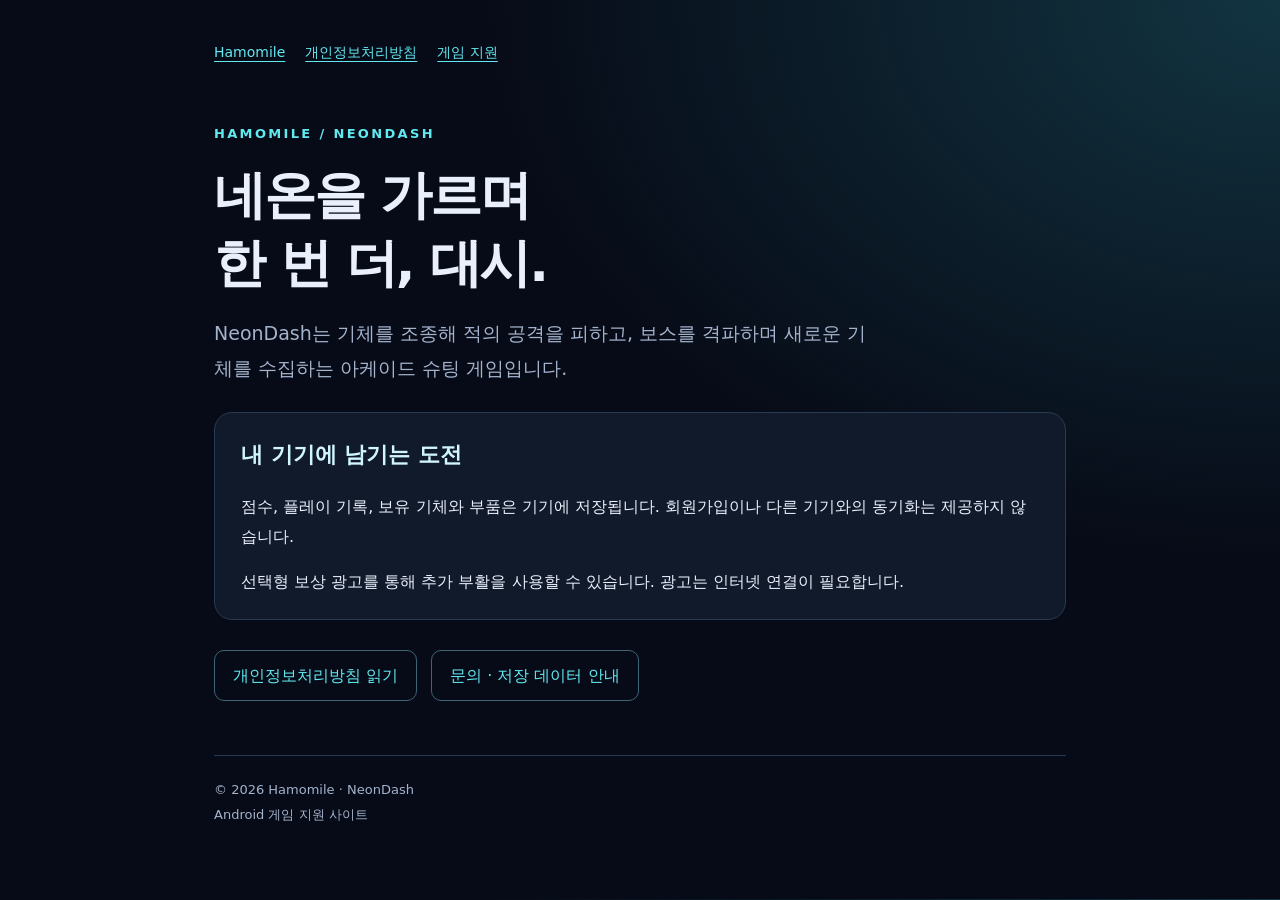
==== index.html @ 87f98eb4 "Publish NeonDash support site and app-ads.txt" ====
<!doctype html><html lang="ko"><head><meta charset="utf-8"><meta name="viewport" content="width=device-width,initial-scale=1"><meta name="description" content="Hamomile의 NeonDash 게임 지원 및 개인정보처리방침"><title>NeonDash · Hamomile</title><link rel="stylesheet" href="site.css"></head><body><main><nav aria-label="사이트 메뉴"><a href="index.html">Hamomile</a><a href="neondash-privacy.html">개인정보처리방침</a><a href="neondash-support.html">게임 지원</a></nav><p class="brand">HAMOMILE / NEONDASH</p><h1>네온을 가르며<br>한 번 더, 대시.</h1><p class="lead">NeonDash는 기체를 조종해 적의 공격을 피하고, 보스를 격파하며 새로운 기체를 수집하는 아케이드 슈팅 게임입니다.</p><div class="card"><h2 style="margin-top:0">내 기기에 남기는 도전</h2><p>점수, 플레이 기록, 보유 기체와 부품은 기기에 저장됩니다. 회원가입이나 다른 기기와의 동기화는 제공하지 않습니다.</p><p>선택형 보상 광고를 통해 추가 부활을 사용할 수 있습니다. 광고는 인터넷 연결이 필요합니다.</p></div><div class="actions"><a href="neondash-privacy.html">개인정보처리방침 읽기</a><a href="neondash-support.html">문의 · 저장 데이터 안내</a></div><footer>© 2026 Hamomile · NeonDash<br>Android 게임 지원 사이트</footer></main></body></html>
---- site.css ----
:root{color-scheme:dark;--bg:#070b17;--panel:#101a2b;--text:#e9effb;--muted:#a4b3cc;--line:#283b52;--cyan:#62e9f0}*{box-sizing:border-box}body{margin:0;background:radial-gradient(ellipse at top right,#123441 0,transparent 44%),var(--bg);color:var(--text);font:16px/1.85 system-ui,-apple-system,'Apple SD Gothic Neo','Malgun Gothic',sans-serif}main{max-width:900px;margin:auto;padding:40px 24px 72px}nav{display:flex;flex-wrap:wrap;gap:20px;margin-bottom:56px;font-size:14px}a{color:var(--cyan);text-underline-offset:4px}a:focus-visible{outline:2px solid var(--cyan);outline-offset:5px}.brand{font-size:13px;font-weight:750;letter-spacing:.18em;color:var(--cyan)}h1{font-size:clamp(32px,6vw,52px);line-height:1.3;letter-spacing:-.04em;margin:16px 0}h2{font-size:22px;margin:38px 0 12px;color:#d1f5ff}p,li{overflow-wrap:anywhere}.lead{font-size:19px;color:var(--muted);max-width:660px}.meta{font-size:13px;color:var(--muted)}.card{padding:22px 26px;border:1px solid var(--line);border-radius:18px;background:var(--panel);margin:26px 0}.card p:first-child{margin-top:0}.card p:last-child{margin-bottom:0}table{border-collapse:collapse;width:100%;font-size:14px}th,td{padding:14px 12px;vertical-align:top;text-align:left;border-bottom:1px solid var(--line)}th{color:var(--cyan)}.table-scroll{overflow-x:auto}ul{padding-left:22px}.actions{display:flex;gap:14px;flex-wrap:wrap;margin-top:30px}.actions a{border:1px solid #3e6473;border-radius:10px;padding:10px 18px;text-decoration:none}footer{margin-top:54px;padding-top:22px;border-top:1px solid var(--line);font-size:13px;color:var(--muted)}@media(max-width:520px){main{padding:26px 18px 48px}nav{margin-bottom:38px}.card{padding:18px}th,td{padding:10px 7px}}
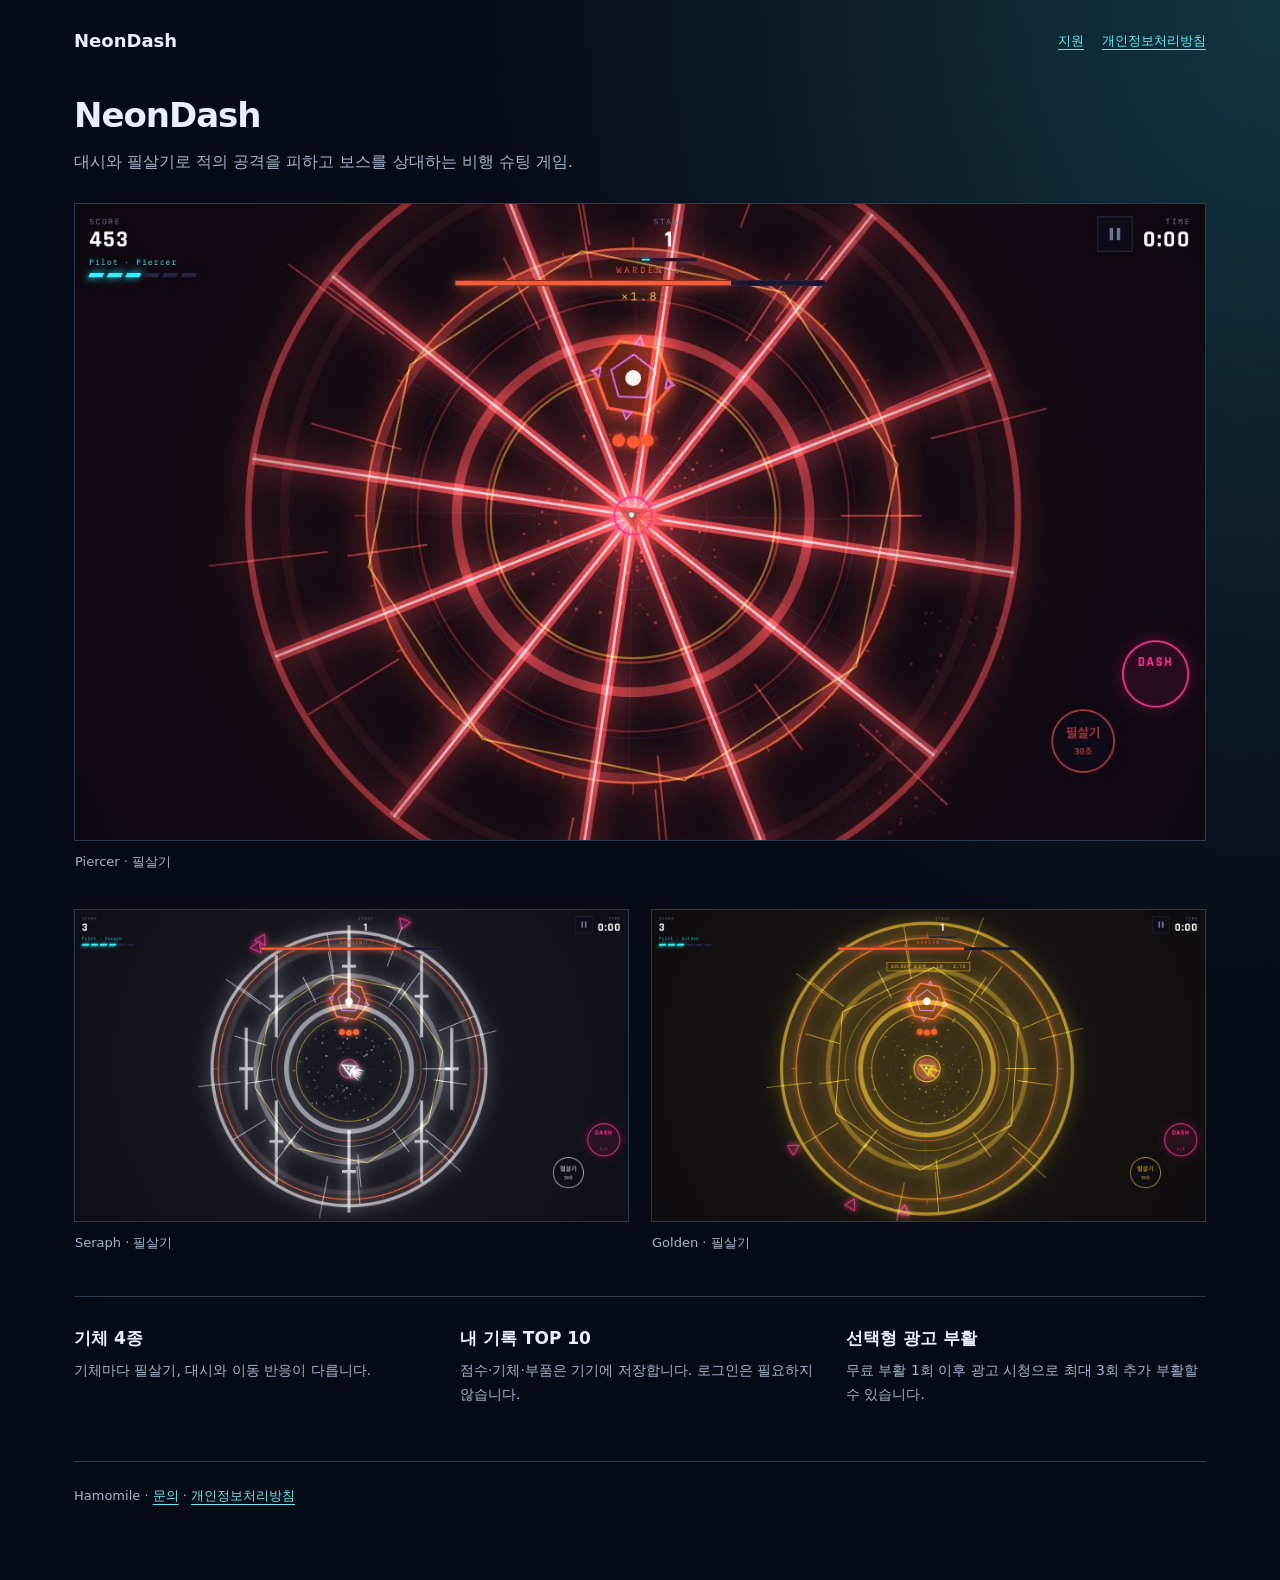
==== commit 8f55811e: "Publish privacy policy and actual ultimate gameplay images" ====
--- a/index.html
+++ b/index.html
@@ -1 +1 @@
-<!doctype html><html lang="ko"><head><meta charset="utf-8"><meta name="viewport" content="width=device-width,initial-scale=1"><meta name="description" content="Hamomile의 NeonDash 게임 지원 및 개인정보처리방침"><title>NeonDash · Hamomile</title><link rel="stylesheet" href="site.css"></head><body><main><nav aria-label="사이트 메뉴"><a href="index.html">Hamomile</a><a href="neondash-privacy.html">개인정보처리방침</a><a href="neondash-support.html">게임 지원</a></nav><p class="brand">HAMOMILE / NEONDASH</p><h1>네온을 가르며<br>한 번 더, 대시.</h1><p class="lead">NeonDash는 기체를 조종해 적의 공격을 피하고, 보스를 격파하며 새로운 기체를 수집하는 아케이드 슈팅 게임입니다.</p><div class="card"><h2 style="margin-top:0">내 기기에 남기는 도전</h2><p>점수, 플레이 기록, 보유 기체와 부품은 기기에 저장됩니다. 회원가입이나 다른 기기와의 동기화는 제공하지 않습니다.</p><p>선택형 보상 광고를 통해 추가 부활을 사용할 수 있습니다. 광고는 인터넷 연결이 필요합니다.</p></div><div class="actions"><a href="neondash-privacy.html">개인정보처리방침 읽기</a><a href="neondash-support.html">문의 · 저장 데이터 안내</a></div><footer>© 2026 Hamomile · NeonDash<br>Android 게임 지원 사이트</footer></main></body></html>
+<!doctype html><html lang="ko"><head><meta charset="utf-8"><meta name="viewport" content="width=device-width,initial-scale=1"><meta name="description" content="NeonDash 비행 슈팅 게임의 플레이 화면, 지원 및 개인정보처리방침"><title>NeonDash · Hamomile</title><link rel="stylesheet" href="site.css"></head><body><main class="game-home"><header class="site-header"><span class="site-name">NeonDash</span><nav aria-label="사이트 메뉴"><a href="neondash-support.html">지원</a><a href="neondash-privacy.html">개인정보처리방침</a></nav></header><section class="game-intro"><h1>NeonDash</h1><p>대시와 필살기로 적의 공격을 피하고 보스를 상대하는 비행 슈팅 게임.</p></section><figure class="hero-shot"><img src="piercer-ultimate.jpg" alt="Piercer의 관통 광선 필살기를 사용하는 실제 게임 화면" width="1280" height="720"><figcaption>Piercer · 필살기</figcaption></figure><section class="shot-grid" aria-label="게임 플레이 화면"><figure><img src="seraph-ultimate.jpg" alt="Seraph의 필살기와 보스전 화면" width="1280" height="720" loading="lazy"><figcaption>Seraph · 필살기</figcaption></figure><figure><img src="golden-ultimate.jpg" alt="Golden의 금빛 충격파 필살기와 보호막 화면" width="1280" height="720" loading="lazy"><figcaption>Golden · 필살기</figcaption></figure></section><section class="game-facts"><div><h2>기체 4종</h2><p>기체마다 필살기, 대시와 이동 반응이 다릅니다.</p></div><div><h2>내 기록 TOP 10</h2><p>점수·기체·부품은 기기에 저장합니다. 로그인은 필요하지 않습니다.</p></div><div><h2>선택형 광고 부활</h2><p>무료 부활 1회 이후 광고 시청으로 최대 3회 추가 부활할 수 있습니다.</p></div></section><footer>Hamomile · <a href="neondash-support.html">문의</a> · <a href="neondash-privacy.html">개인정보처리방침</a></footer></main></body></html>
--- a/site.css
+++ b/site.css
@@ -1 +1,2 @@
 :root{color-scheme:dark;--bg:#070b17;--panel:#101a2b;--text:#e9effb;--muted:#a4b3cc;--line:#283b52;--cyan:#62e9f0}*{box-sizing:border-box}body{margin:0;background:radial-gradient(ellipse at top right,#123441 0,transparent 44%),var(--bg);color:var(--text);font:16px/1.85 system-ui,-apple-system,'Apple SD Gothic Neo','Malgun Gothic',sans-serif}main{max-width:900px;margin:auto;padding:40px 24px 72px}nav{display:flex;flex-wrap:wrap;gap:20px;margin-bottom:56px;font-size:14px}a{color:var(--cyan);text-underline-offset:4px}a:focus-visible{outline:2px solid var(--cyan);outline-offset:5px}.brand{font-size:13px;font-weight:750;letter-spacing:.18em;color:var(--cyan)}h1{font-size:clamp(32px,6vw,52px);line-height:1.3;letter-spacing:-.04em;margin:16px 0}h2{font-size:22px;margin:38px 0 12px;color:#d1f5ff}p,li{overflow-wrap:anywhere}.lead{font-size:19px;color:var(--muted);max-width:660px}.meta{font-size:13px;color:var(--muted)}.card{padding:22px 26px;border:1px solid var(--line);border-radius:18px;background:var(--panel);margin:26px 0}.card p:first-child{margin-top:0}.card p:last-child{margin-bottom:0}table{border-collapse:collapse;width:100%;font-size:14px}th,td{padding:14px 12px;vertical-align:top;text-align:left;border-bottom:1px solid var(--line)}th{color:var(--cyan)}.table-scroll{overflow-x:auto}ul{padding-left:22px}.actions{display:flex;gap:14px;flex-wrap:wrap;margin-top:30px}.actions a{border:1px solid #3e6473;border-radius:10px;padding:10px 18px;text-decoration:none}footer{margin-top:54px;padding-top:22px;border-top:1px solid var(--line);font-size:13px;color:var(--muted)}@media(max-width:520px){main{padding:26px 18px 48px}nav{margin-bottom:38px}.card{padding:18px}th,td{padding:10px 7px}}
+.game-home{max-width:1180px;padding-top:24px}.site-header{display:flex;justify-content:space-between;align-items:center;gap:20px;margin-bottom:36px}.site-name{font-size:18px;font-weight:750}.site-header nav{margin:0;gap:18px;font-size:13px}.game-intro h1{font-size:34px;letter-spacing:-.03em;margin:0 0 10px}.game-intro p{margin:0 0 26px;color:var(--muted);font-size:16px}figure{margin:0}figure img{display:block;width:100%;height:auto;border:1px solid var(--line);background:#06060e}.hero-shot{margin-bottom:26px}figcaption{padding:9px 1px;color:var(--muted);font-size:13px}.shot-grid{display:grid;grid-template-columns:1fr 1fr;gap:22px}.game-facts{display:grid;grid-template-columns:repeat(3,1fr);gap:26px;margin-top:32px;padding-top:10px;border-top:1px solid var(--line)}.game-facts h2{font-size:17px;margin:16px 0 5px;color:var(--text)}.game-facts p{font-size:14px;color:var(--muted);line-height:1.7;margin:0}@media(max-width:650px){.site-header{align-items:flex-start;flex-direction:column;gap:12px;margin-bottom:28px}.shot-grid,.game-facts{grid-template-columns:1fr}.game-home{padding-left:14px;padding-right:14px}.game-intro h1{font-size:29px}.game-intro p{font-size:14px}.hero-shot{margin-bottom:12px}.game-facts{gap:10px;margin-top:22px}}
